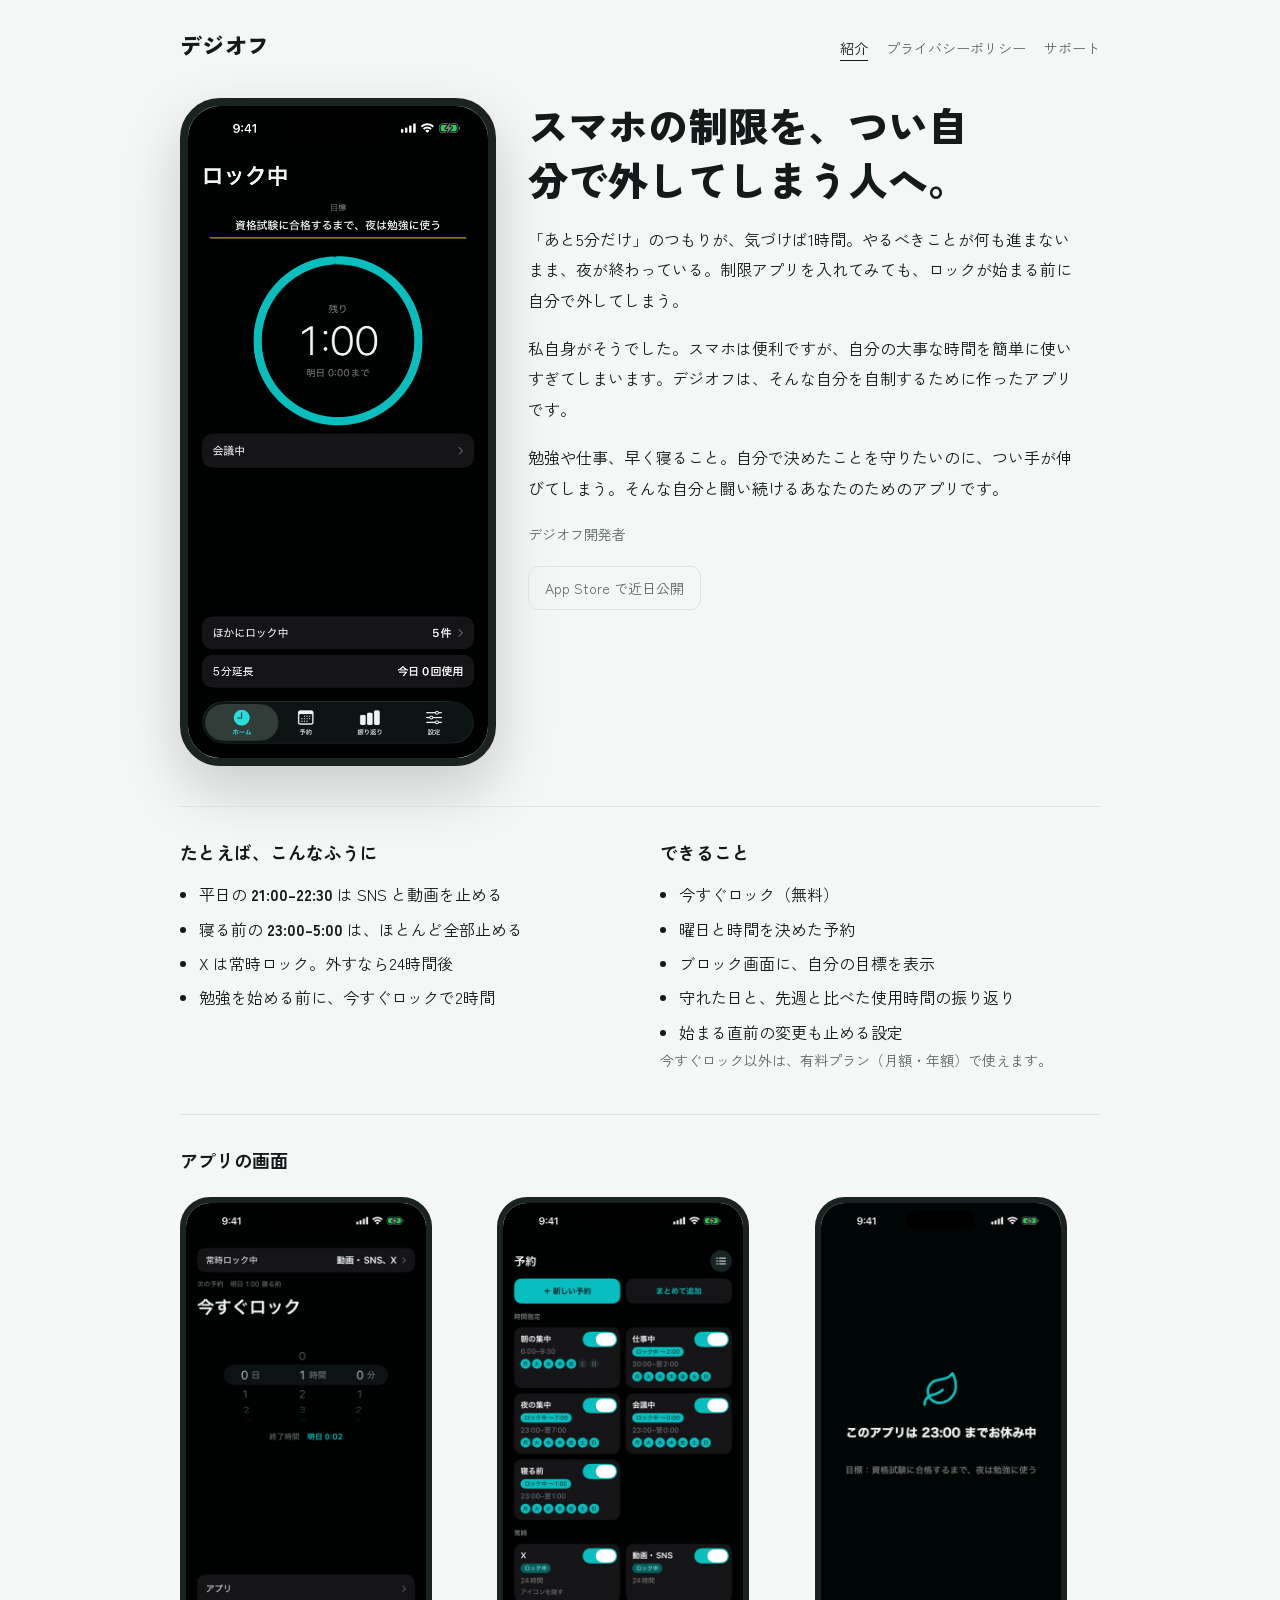
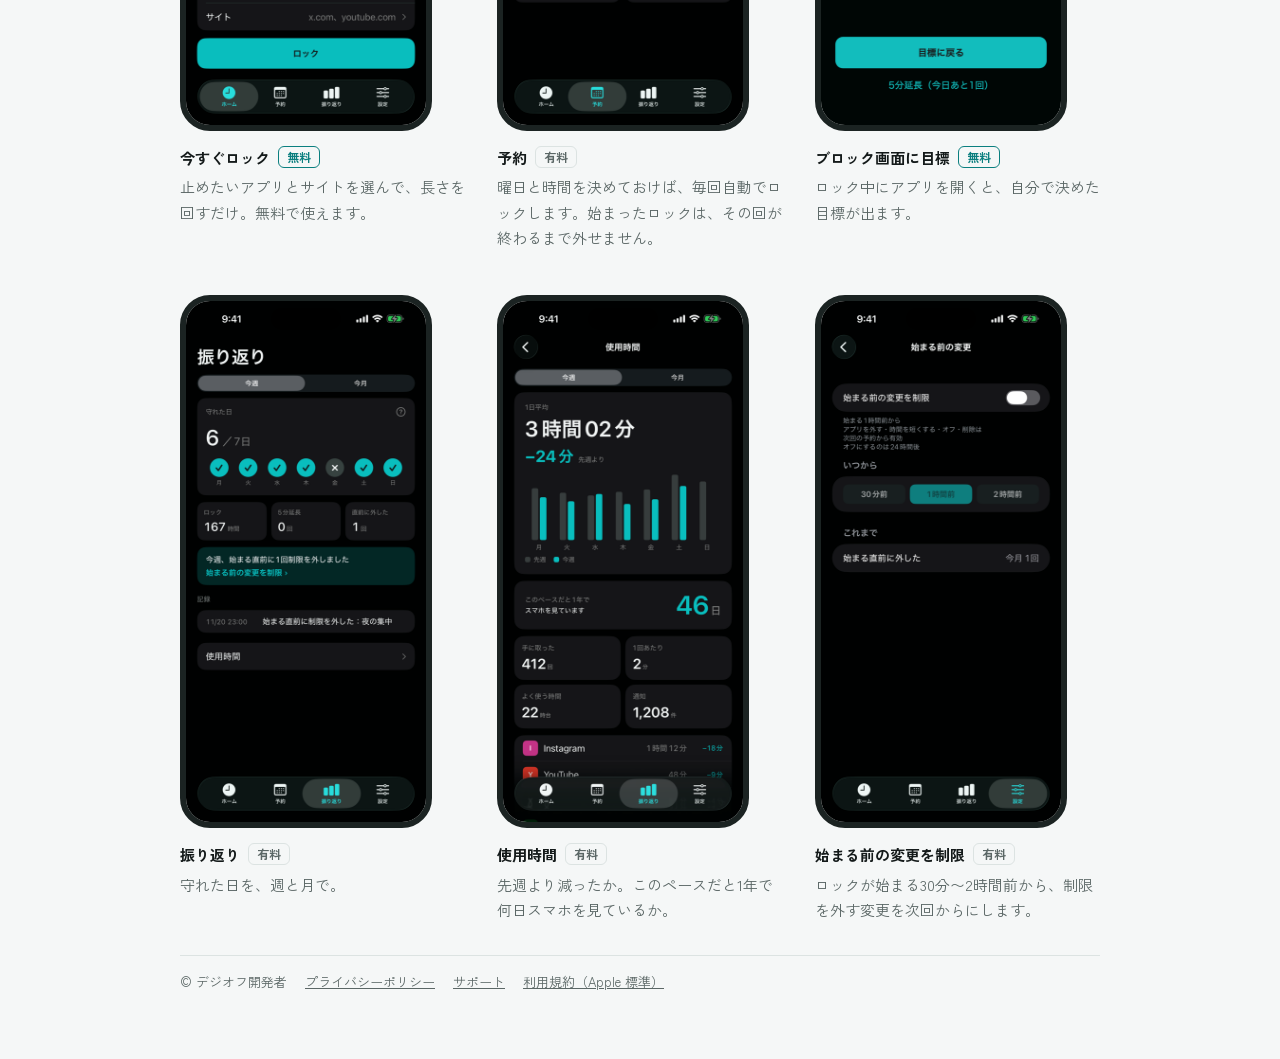
==== index.html @ c954ac2a "デジオフのサイトを作る（紹介・プライバシーポリシー・サポート） Co-Authored-By: Claude Opus 5.5 <noreply@anthropic.com>" ====
<!doctype html>
<html lang="ja">
<head>
<meta charset="utf-8">
<meta name="viewport" content="width=device-width, initial-scale=1, viewport-fit=cover">
<title>デジオフ</title>
<meta name="description" content="スマホの制限を、つい自分で外してしまう人のためのアプリ。決めた時間、スマホを閉じる。">
<link rel="preconnect" href="https://fonts.googleapis.com">
<link rel="stylesheet" href="https://fonts.googleapis.com/css2?family=Zen+Kaku+Gothic+New:wght@400;500;700;900&display=swap">
<link rel="stylesheet" href="style.css">
</head>
<body>
<div class="wrap">
  <header>
    <a class="logo" href="index.html">デジオフ</a>
    <nav aria-label="ページ">
      <a href="index.html" aria-current="page">紹介</a>
      <a href="privacy.html">プライバシーポリシー</a>
      <a href="support.html">サポート</a>
    </nav>
  </header>

  <main id="about">
    <div class="intro">
      <img class="phone" src="img/shot-lock.png" alt="デジオフのロック中の画面。目標と残り時間が表示されている">
      <div class="story">
        <h1>スマホの制限を、つい自分で外してしまう人へ。</h1>
        <p>「あと5分だけ」のつもりが、気づけば1時間。やるべきことが何も進まないまま、夜が終わっている。制限アプリを入れてみても、ロックが始まる前に自分で外してしまう。</p>
        <p>私自身がそうでした。スマホは便利ですが、自分の大事な時間を簡単に使いすぎてしまいます。デジオフは、そんな自分を自制するために作ったアプリです。</p>
        <p>勉強や仕事、早く寝ること。自分で決めたことを守りたいのに、つい手が伸びてしまう。そんな自分と闘い続けるあなたのためのアプリです。</p>
        <p class="sign">デジオフ開発者</p>
        <span class="store">App Store で近日公開</span>
      </div>
    </div>

    <div class="uses">
      <div>
        <h2>たとえば、こんなふうに</h2>
        <ul>
          <li>平日の <span class="time">21:00–22:30</span> は SNS と動画を止める</li>
          <li>寝る前の <span class="time">23:00–5:00</span> は、ほとんど全部止める</li>
          <li>X は常時ロック。外すなら24時間後</li>
          <li>勉強を始める前に、今すぐロックで2時間</li>
        </ul>
      </div>
      <div>
        <h2>できること</h2>
        <ul>
          <li>今すぐロック（無料）</li>
          <li>曜日と時間を決めた予約</li>
          <li>ブロック画面に、自分の目標を表示</li>
          <li>守れた日と、先週と比べた使用時間の振り返り</li>
          <li>始まる直前の変更も止める設定</li>
        </ul>
        <p class="small">今すぐロック以外は、有料プラン（月額・年額）で使えます。</p>
      </div>
    </div>

    <section class="features" aria-labelledby="features-title">
      <h2 id="features-title">アプリの画面</h2>
      <div class="shots">
        <figure><img src="img/shot-quick.png" alt="今すぐロックの画面。日・時間・分を回して長さを決める">
          <figcaption><b>今すぐロック<span class="price free">無料</span></b><span>止めたいアプリとサイトを選んで、長さを回すだけ。無料で使えます。</span></figcaption></figure>
        <figure><img src="img/shot-list.png" alt="予約の一覧。時間指定と常時の予約が並んでいる">
          <figcaption><b>予約<span class="price">有料</span></b><span>曜日と時間を決めておけば、毎回自動でロックします。始まったロックは、その回が終わるまで外せません。</span></figcaption></figure>
        <figure><img src="img/shot-shield.png" alt="ブロック画面。お休み中の表示と目標、目標に戻るボタン">
          <figcaption><b>ブロック画面に目標<span class="price free">無料</span></b><span>ロック中にアプリを開くと、自分で決めた目標が出ます。</span></figcaption></figure>
        <figure><img src="img/shot-reflect.png" alt="振り返りの画面。今週守れた日と、ロックした時間">
          <figcaption><b>振り返り<span class="price">有料</span></b><span>守れた日を、週と月で。</span></figcaption></figure>
        <figure><img src="img/shot-usage.png" alt="使用時間の画面。1日平均と先週との差、曜日ごとの棒">
          <figcaption><b>使用時間<span class="price">有料</span></b><span>先週より減ったか。このペースだと1年で何日スマホを見ているか。</span></figcaption></figure>
        <figure><img src="img/shot-before.png" alt="始まる前の変更を制限する設定。30分前・1時間前・2時間前から選ぶ">
          <figcaption><b>始まる前の変更を制限<span class="price">有料</span></b><span>ロックが始まる30分〜2時間前から、制限を外す変更を次回からにします。</span></figcaption></figure>
      </div>
    </section>
  </main>

  <footer>
    <span>© デジオフ開発者</span>
    <a href="privacy.html">プライバシーポリシー</a>
    <a href="support.html">サポート</a>
    <a href="https://www.apple.com/legal/internet-services/itunes/dev/stdeula/">利用規約（Apple 標準）</a>
  </footer>
</div>
</body>
</html>
---- style.css ----
/* 画面写真1枚と、作った人の文章を横に並べる。紹介以外は素の文書 */
:root {
  --bg: #F5F7F7;
  --paper: #FFFFFF;
  --ink: #141A1A;
  --muted: #5B6766;
  --accent: #0B7F7F;
  --line: #DCE3E2;
  --draft: #FFF1C7;
  --font: 'Zen Kaku Gothic New', 'Hiragino Sans', 'Hiragino Kaku Gothic ProN', 'Noto Sans JP', sans-serif;
}
@media (prefers-color-scheme: dark) { :root:not([data-theme="light"]) {
  --bg: #0B1010; --paper: #131A1A; --ink: #EEF2F2; --muted: #93A19F; --accent: #3CCFCF; --line: #26302F; --draft: #3A2F12; color-scheme: dark } }
:root[data-theme="dark"] {
  --bg: #0B1010; --paper: #131A1A; --ink: #EEF2F2; --muted: #93A19F; --accent: #3CCFCF; --line: #26302F; --draft: #3A2F12; color-scheme: dark }

:root { padding-top: env(safe-area-inset-top, 0px); padding-bottom: env(safe-area-inset-bottom, 0px); }
body { margin: 0; background: var(--bg); color: var(--ink); font-family: var(--font); font-size: 16px; line-height: 1.9;
  padding-left: max(16px, env(safe-area-inset-left, 0px)); padding-right: max(16px, env(safe-area-inset-right, 0px)); }
.wrap { max-width: 920px; margin: 0 auto; padding-block: 24px 64px; display: flex; flex-direction: column; gap: 32px; }
header { display: flex; align-items: baseline; justify-content: space-between; gap: 16px; flex-wrap: wrap; }
.logo { font-size: 22px; font-weight: 900; letter-spacing: 0.02em; text-decoration: none; color: var(--ink); }
nav { display: flex; gap: 18px; font-size: 14px; flex-wrap: wrap; }
nav a { color: var(--muted); text-decoration: none; }
nav a[aria-current="page"] { color: var(--ink); text-decoration: underline; text-underline-offset: 6px; }
a { color: var(--accent); }
a:focus-visible { outline: 2px solid var(--accent); outline-offset: 3px; }
p, ul, dl { margin: 0; }

/* 紹介 */
#about { display: flex; flex-direction: column; gap: 40px; }
.intro { display: grid; grid-template-columns: 300px 1fr; gap: 48px; align-items: start; }
.phone { width: 100%; max-width: 300px; border-radius: 40px; border: 8px solid #1B2322; display: block; box-shadow: 0 24px 60px rgba(0,0,0,.18); }
.story { display: flex; flex-direction: column; gap: 18px; min-width: 0; max-width: 34em; }
.story h1 { margin: 0; font-size: clamp(30px, 5vw, 40px); line-height: 1.35; font-weight: 900; text-wrap: balance; }
.story .sign { color: var(--muted); font-size: 14px; }
.store { align-self: flex-start; border: 1px solid var(--line); border-radius: 10px; padding: 8px 16px; color: var(--muted); font-size: 14px; }
.uses { display: grid; grid-template-columns: 1fr 1fr; gap: 40px; border-top: 1px solid var(--line); padding-top: 28px; }
.features { display: flex; flex-direction: column; gap: 20px; border-top: 1px solid var(--line); padding-top: 28px; }
.features h2 { margin: 0; font-size: 18px; font-weight: 700; }
.shots { display: grid; grid-template-columns: repeat(3, minmax(0, 1fr)); gap: 44px 32px; }
.shots figure { margin: 0; display: flex; flex-direction: column; gap: 14px; min-width: 0; }
.shots img { width: 100%; max-width: 240px; border-radius: 30px; border: 6px solid #1B2322; display: block; }
.shots figcaption { display: flex; flex-direction: column; gap: 4px; font-size: 15px; line-height: 1.7; }
.shots figcaption > span { color: var(--muted); }
.price { display: inline-block; margin-left: 8px; font-size: 12px; font-weight: 700; line-height: 1; padding: 4px 8px; border-radius: 6px; border: 1px solid var(--line); color: var(--muted); vertical-align: 2px; }
.price.free { border-color: var(--accent); color: var(--accent); }
.uses h2, .doc h2 { margin: 0 0 10px; font-size: 18px; font-weight: 700; }
.uses ul { padding-left: 1.2em; display: flex; flex-direction: column; gap: 4px; }
.time { font-variant-numeric: tabular-nums; font-weight: 700; }
.small { color: var(--muted); font-size: 14px; }

/* 文書 */
.doc { max-width: 40em; display: flex; flex-direction: column; gap: 14px; }
.doc h1 { margin: 0 0 8px; font-size: 28px; font-weight: 900; }
.doc h2 { margin-top: 18px; }
.doc ul { padding-left: 1.3em; }
.doc dt { font-weight: 700; margin-top: 14px; }
.doc dd { margin: 2px 0 0; }
.mail { font-weight: 700; user-select: all; }
footer { border-top: 1px solid var(--line); padding-top: 14px; color: var(--muted); font-size: 13px; display: flex; gap: 18px; flex-wrap: wrap; }
footer a { color: var(--muted); }

@media (max-width: 720px) {
  .intro { grid-template-columns: 1fr; gap: 28px; }
  .phone { max-width: 240px; margin: 0 auto; }
  .uses { grid-template-columns: 1fr; gap: 24px; }
  .shots { grid-template-columns: repeat(2, minmax(0, 1fr)); gap: 32px 18px; }
  .shots img { border-radius: 22px; border-width: 4px; }
}
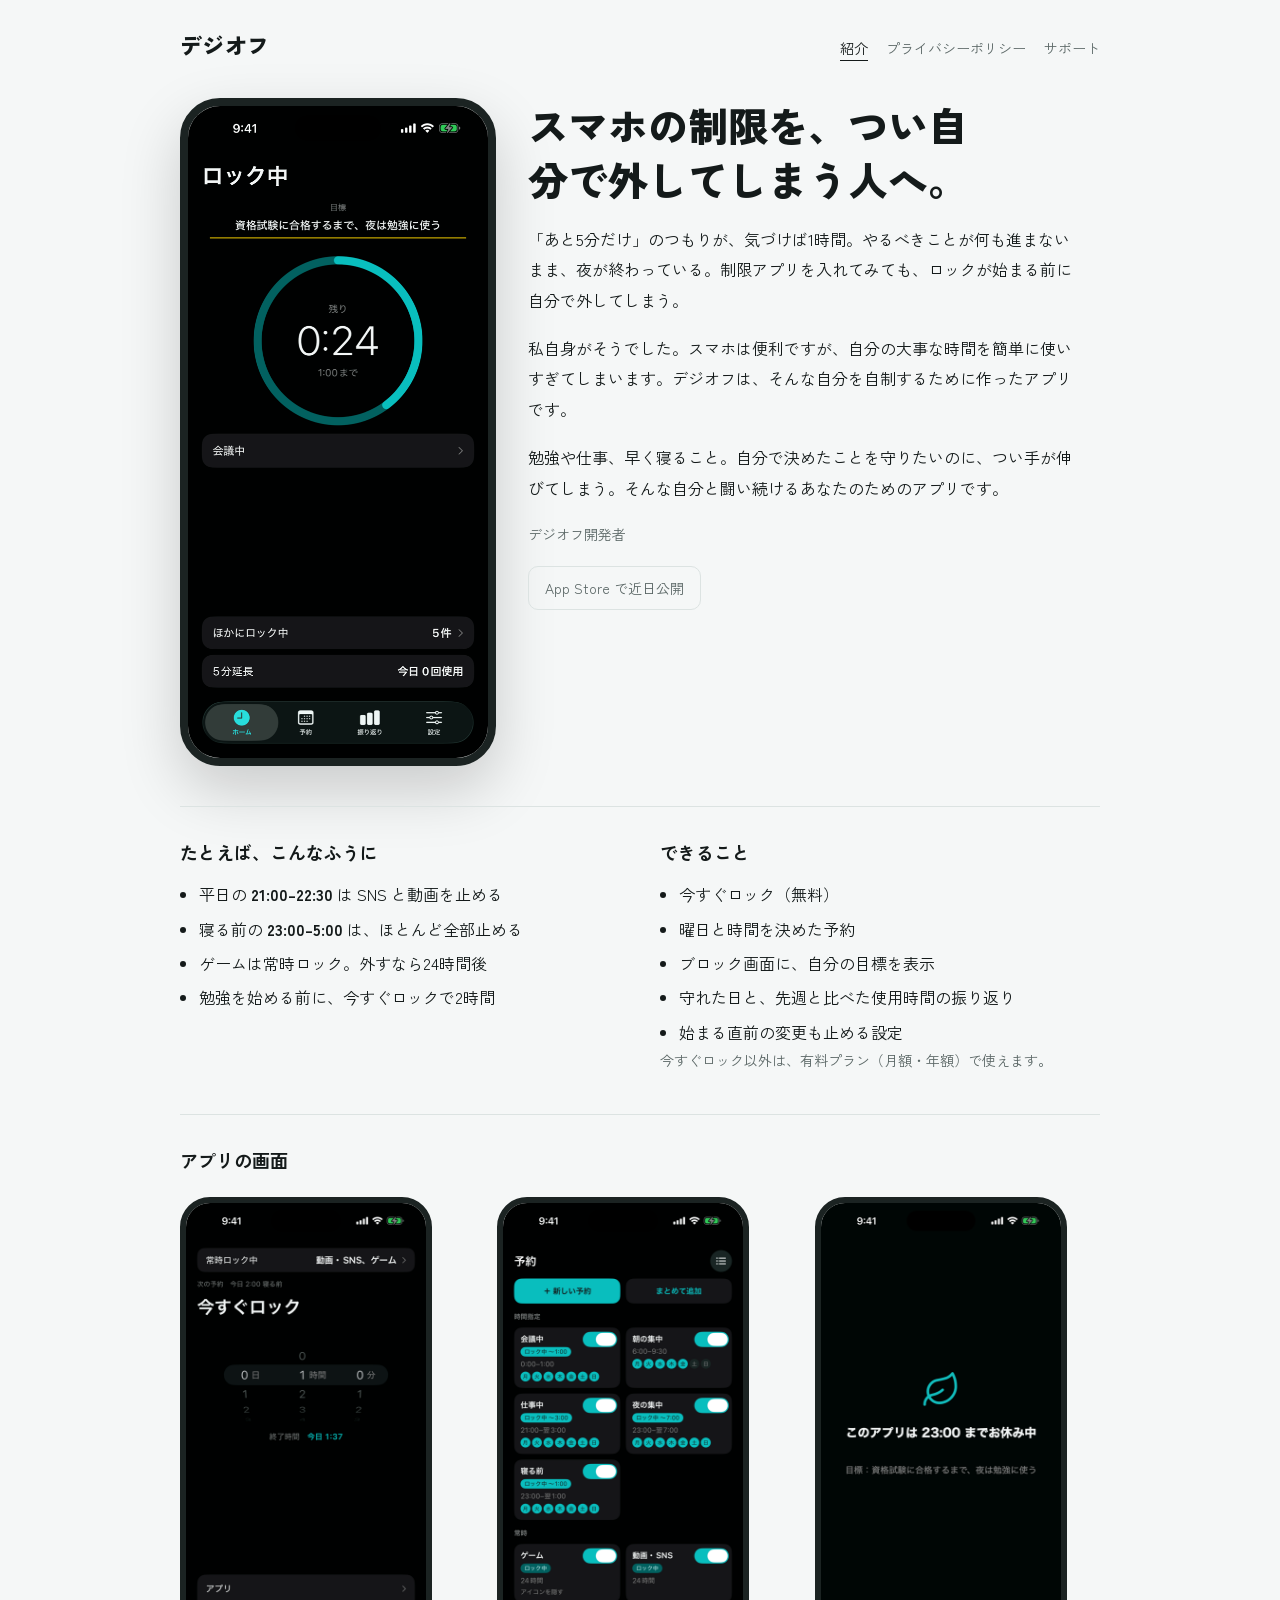
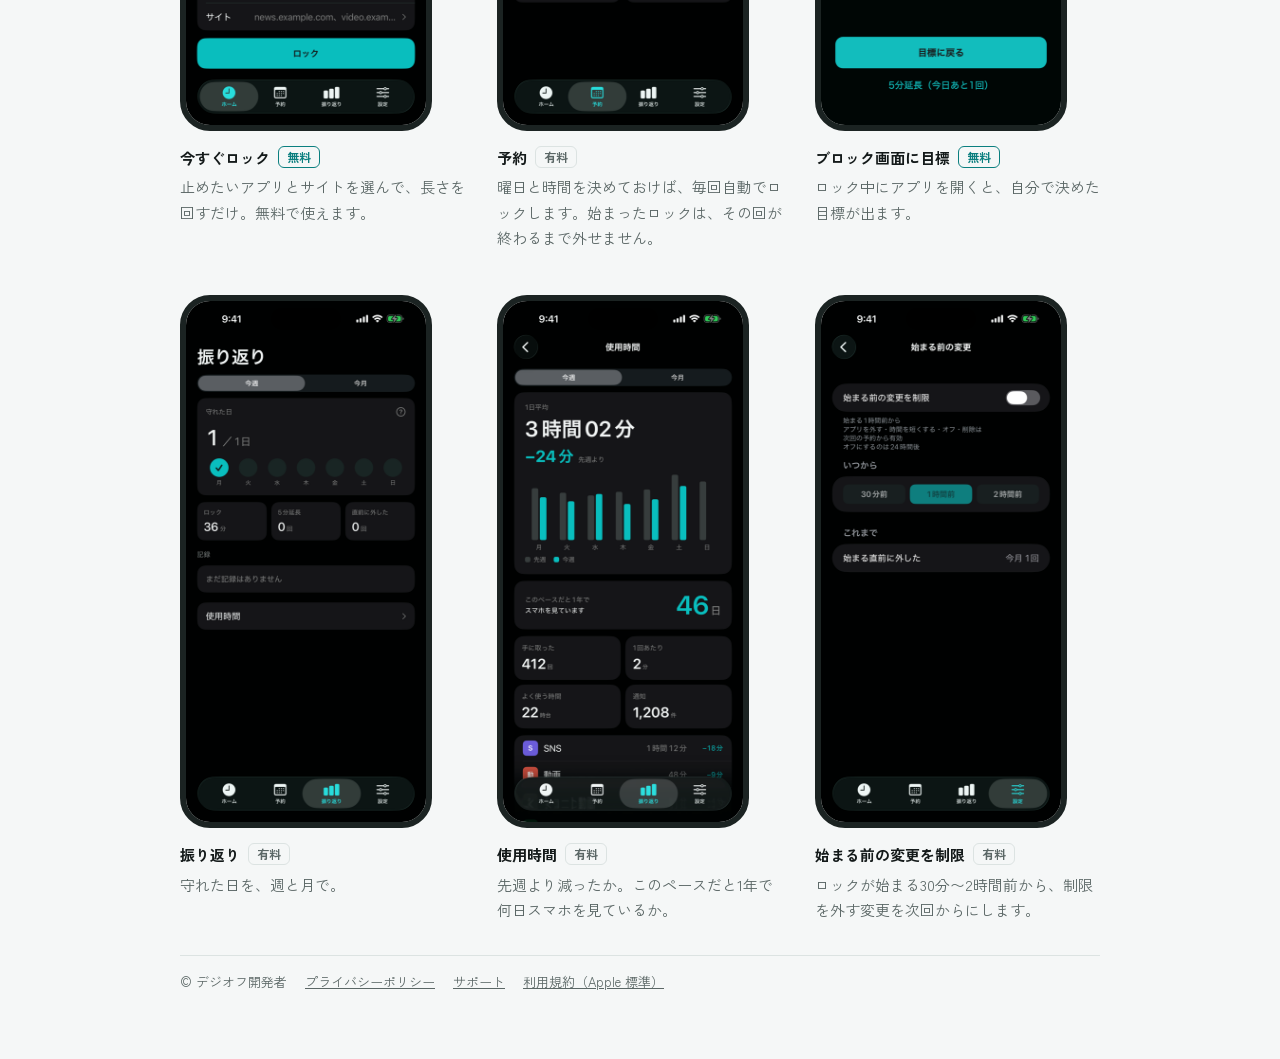
==== commit 1babce54: "使い方の例からも実在のサービス名を外す Co-Authored-By: Claude Opus 5.5 <noreply@anthropic.com>" ====
--- a/index.html
+++ b/index.html
@@ -39,7 +39,7 @@
         <ul>
           <li>平日の <span class="time">21:00–22:30</span> は SNS と動画を止める</li>
           <li>寝る前の <span class="time">23:00–5:00</span> は、ほとんど全部止める</li>
-          <li>X は常時ロック。外すなら24時間後</li>
+          <li>ゲームは常時ロック。外すなら24時間後</li>
           <li>勉強を始める前に、今すぐロックで2時間</li>
         </ul>
       </div>
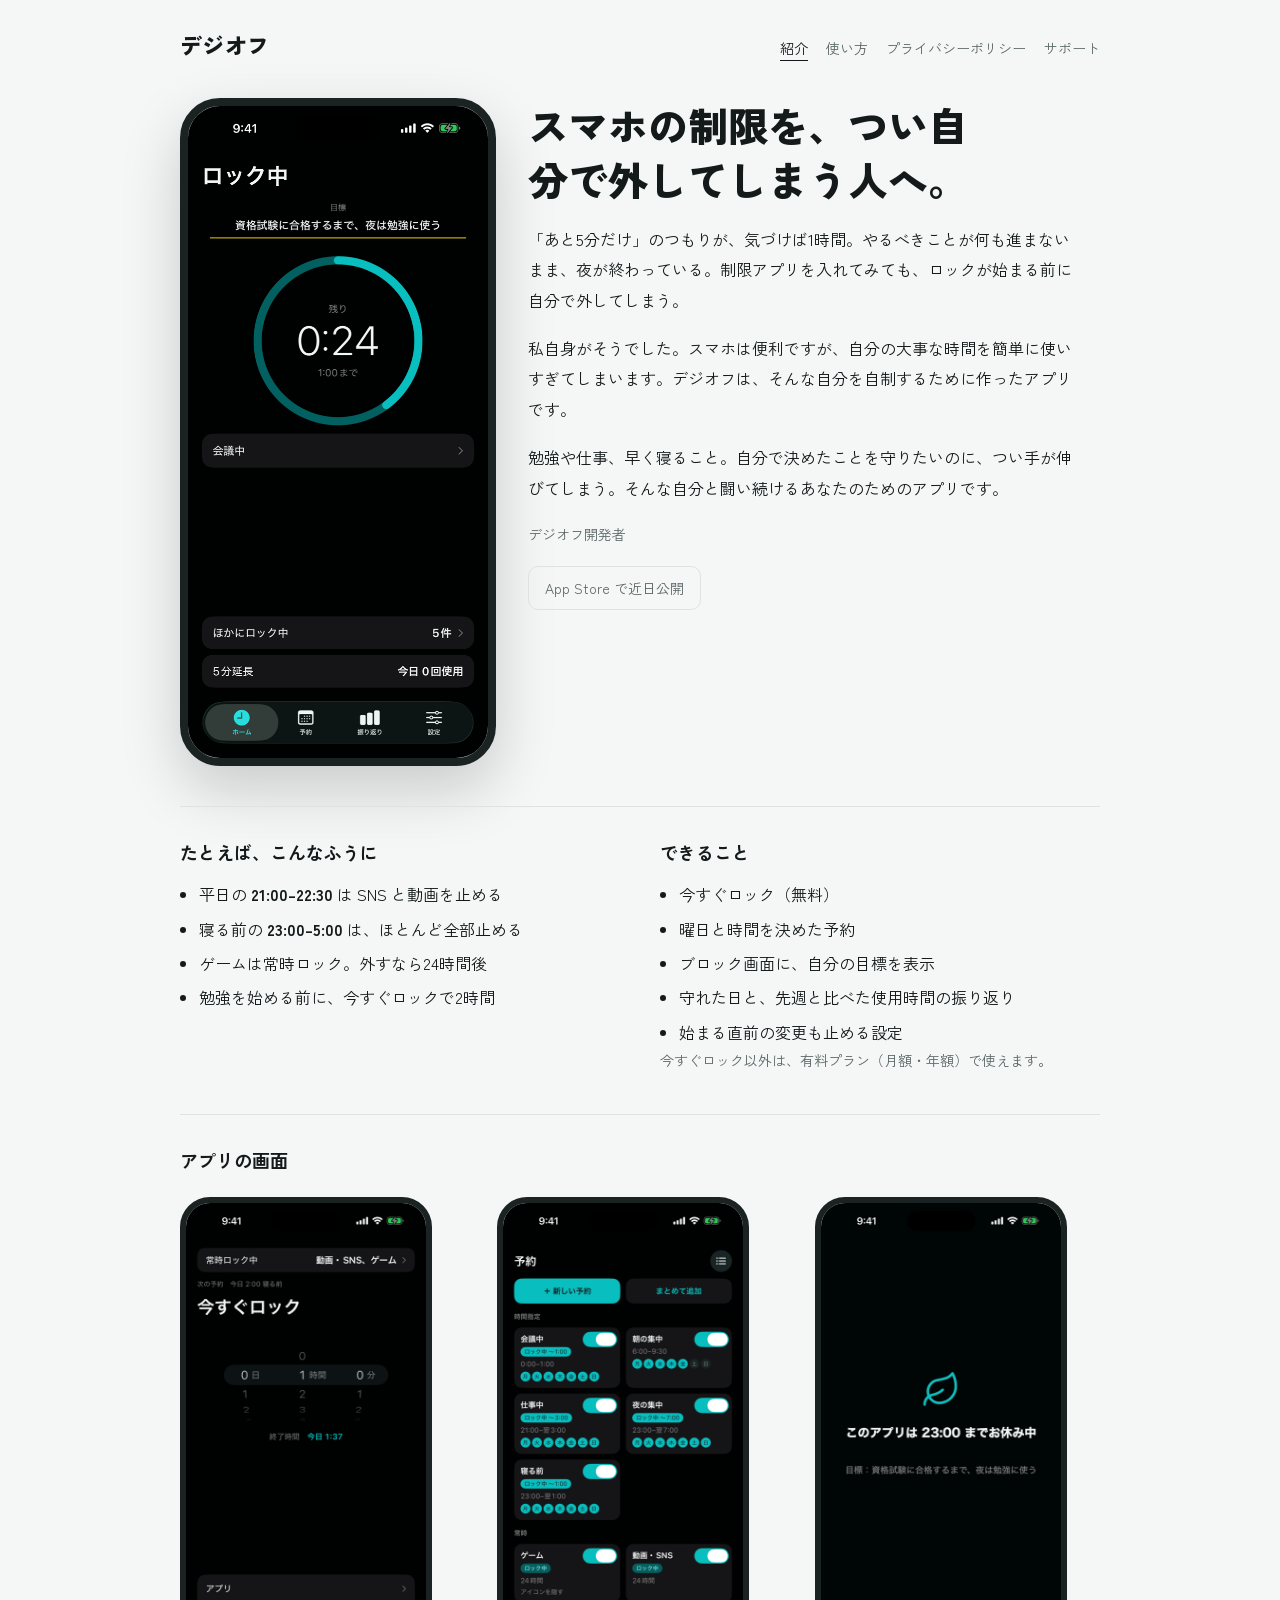
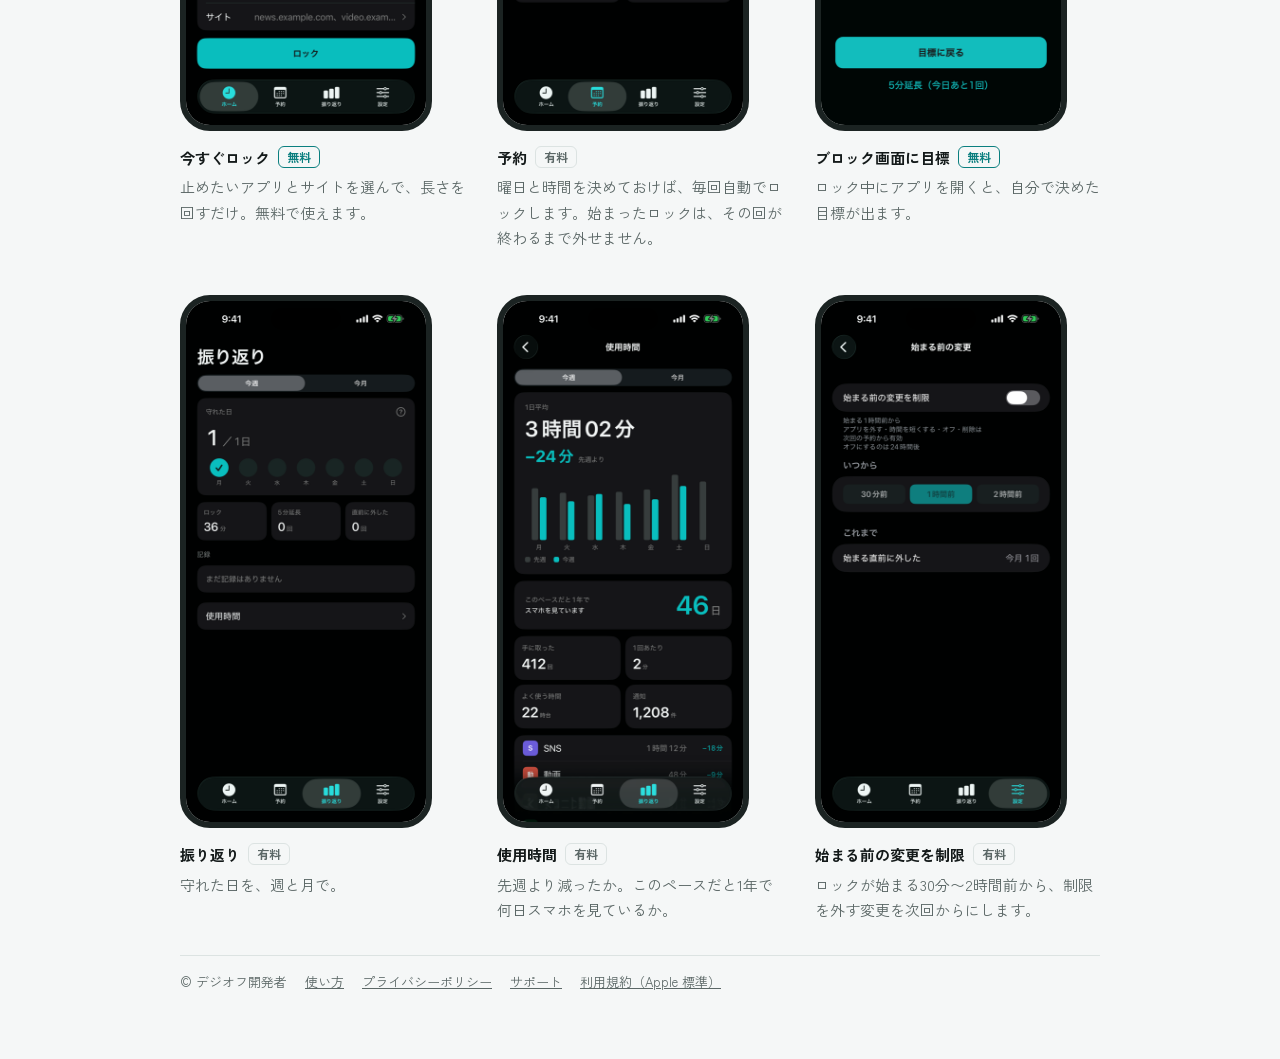
==== commit 822a3243: "使い方のページを足す（設定アプリ・Safari・ショートカットを止める方法、5分延長、検索の注意） Co-Authored-By: Claude Opus 5.5 <noreply@anthropic" ====
--- a/index.html
+++ b/index.html
@@ -15,6 +15,7 @@
     <a class="logo" href="index.html">デジオフ</a>
     <nav aria-label="ページ">
       <a href="index.html" aria-current="page">紹介</a>
+      <a href="help.html">使い方</a>
       <a href="privacy.html">プライバシーポリシー</a>
       <a href="support.html">サポート</a>
     </nav>
@@ -77,6 +78,7 @@
 
   <footer>
     <span>© デジオフ開発者</span>
+    <a href="help.html">使い方</a>
     <a href="privacy.html">プライバシーポリシー</a>
     <a href="support.html">サポート</a>
     <a href="https://www.apple.com/legal/internet-services/itunes/dev/stdeula/">利用規約（Apple 標準）</a>
--- a/style.css
+++ b/style.css
@@ -68,3 +68,7 @@
   .shots { grid-template-columns: repeat(2, minmax(0, 1fr)); gap: 32px 18px; }
   .shots img { border-radius: 22px; border-width: 4px; }
 }
+
+.toc { display: flex; flex-direction: column; gap: 4px; background: var(--paper); border: 1px solid var(--line); border-radius: 10px; padding: 12px 16px; font-size: 15px; }
+.doc ol { padding-left: 1.4em; display: flex; flex-direction: column; gap: 6px; }
+.doc h2[id] { scroll-margin-top: 16px; }
